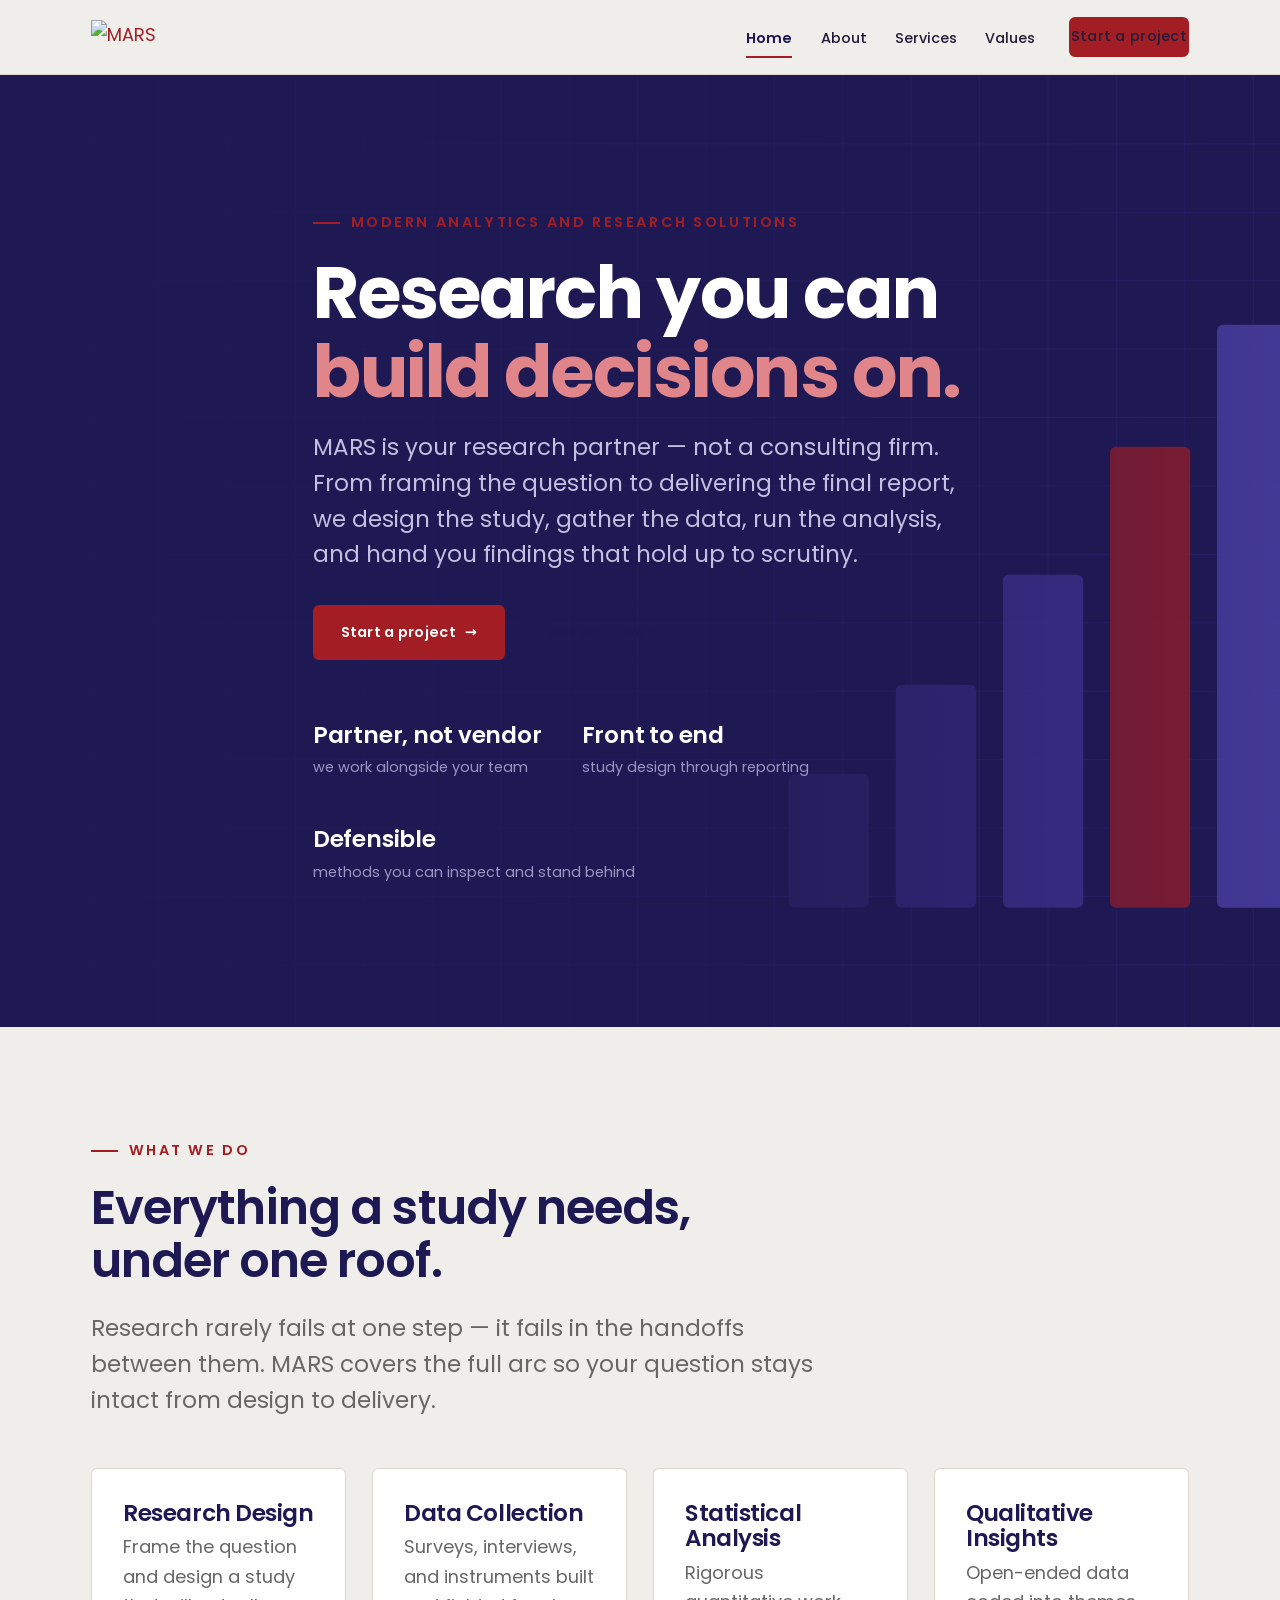
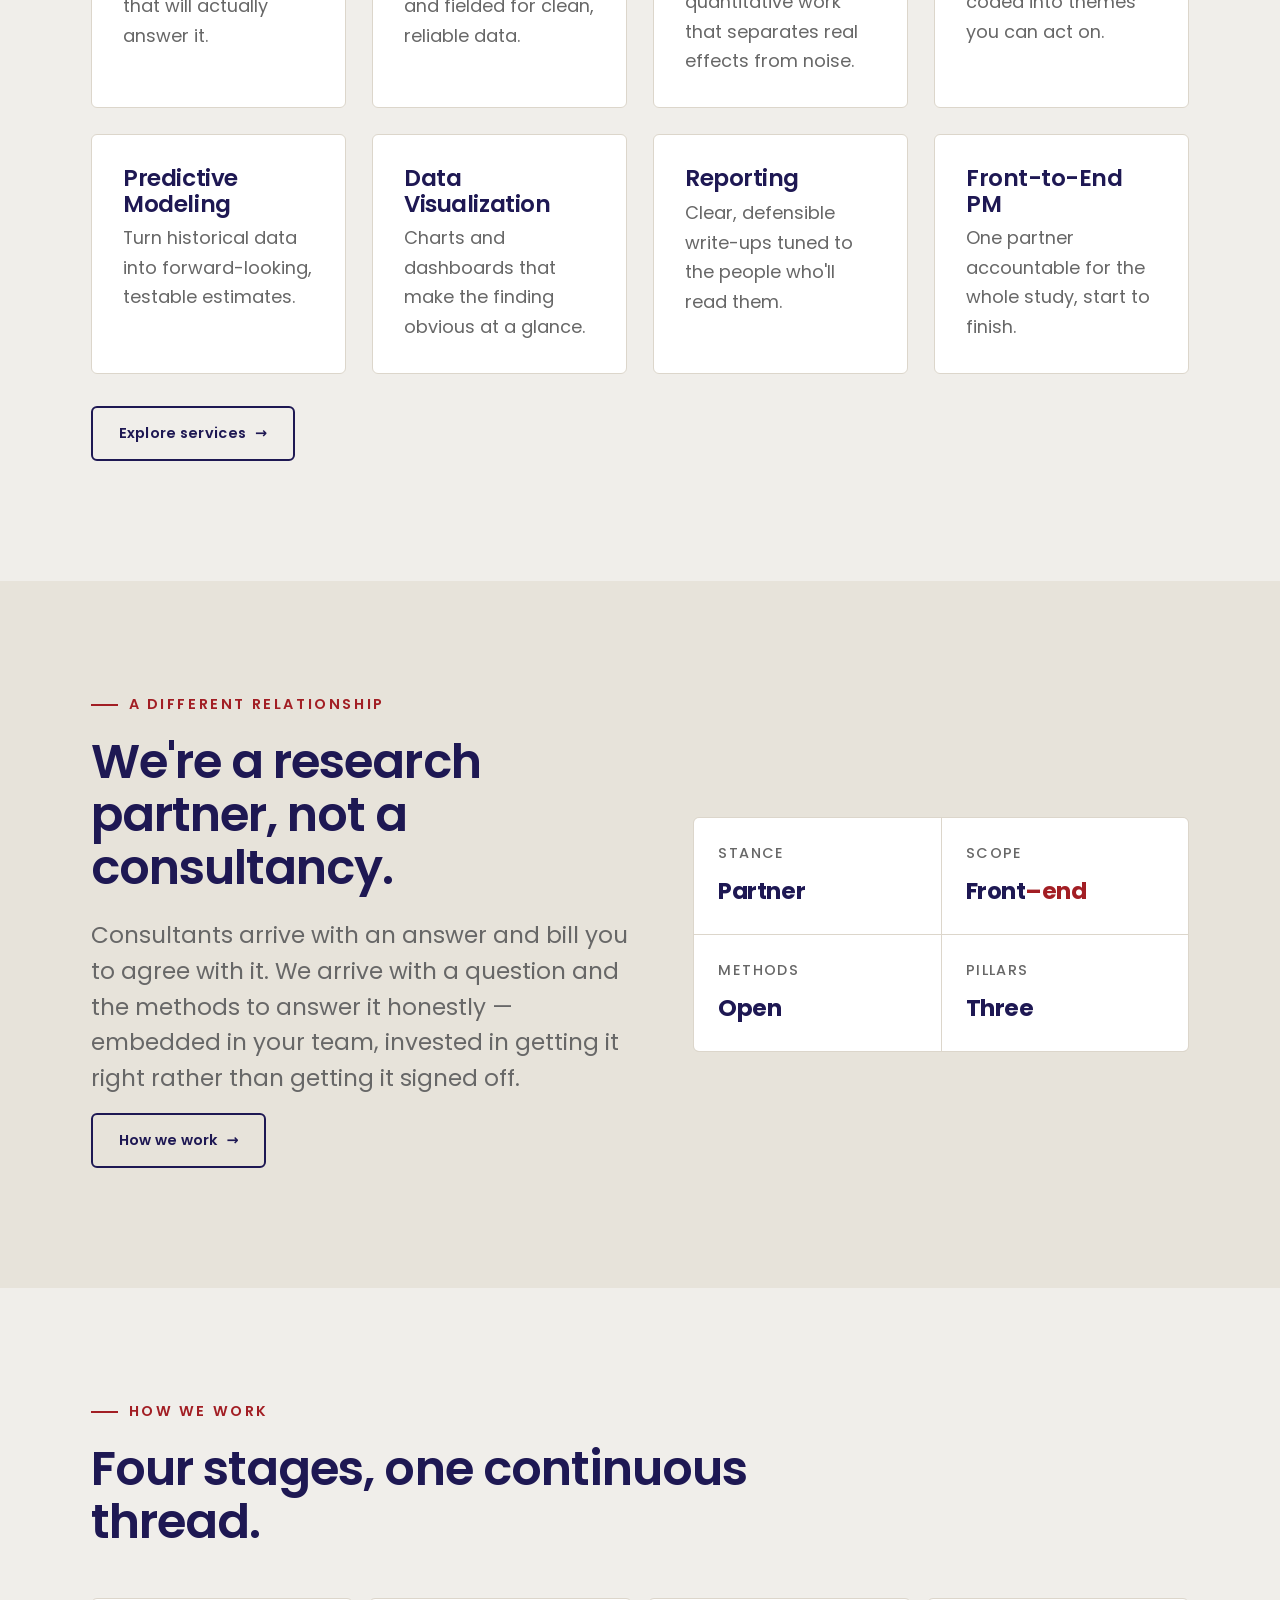
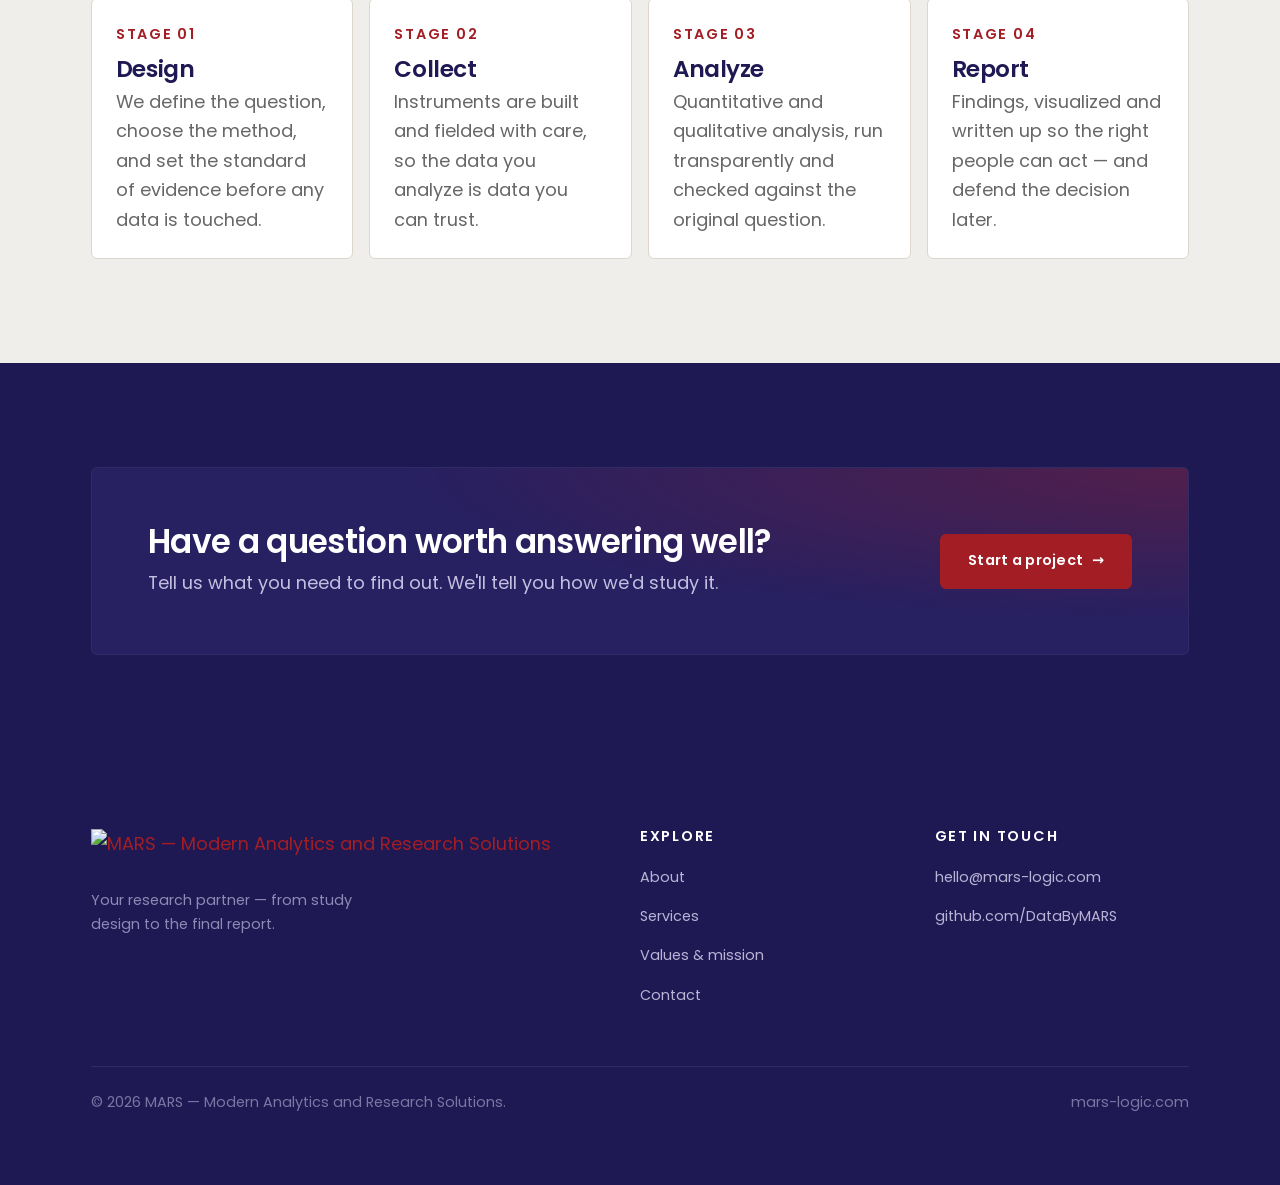
==== index.html @ 62ca16a5 "Deploy MARS site" ====
<!DOCTYPE html>
<html lang="en">
<head>
  <meta charset="UTF-8" />
  <meta name="viewport" content="width=device-width, initial-scale=1.0" />
  <title>MARS — Modern Analytics and Research Solutions</title>
  <meta name="description" content="MARS is your research partner — from study design to the final report. Research design, data collection, statistical analysis, and reporting you can defend." />
  <meta property="og:title" content="MARS — Modern Analytics and Research Solutions" />
  <meta property="og:description" content="Your research partner, from study design to the final report." />
  <meta property="og:type" content="website" />
  <meta property="og:url" content="https://mars-logic.com/" />
  <link rel="preconnect" href="https://fonts.googleapis.com" />
  <link rel="preconnect" href="https://fonts.gstatic.com" crossorigin />
  <link href="https://fonts.googleapis.com/css2?family=Poppins:wght@400;500;600;700&display=swap" rel="stylesheet" />
  <link rel="icon" href="assets/favicon-32.png" sizes="32x32" />
  <link rel="icon" href="assets/favicon.ico" sizes="any" />
  <link rel="apple-touch-icon" href="assets/favicon-180.png" />
  <link rel="stylesheet" href="css/style.css" />
</head>
<body>
  <a class="skip-link" href="#main">Skip to content</a>

  <!-- ============ HEADER ============ -->
  <header class="site-header">
    <div class="wrap nav">
      <a class="brand" href="index.html" aria-label="MARS — Modern Analytics and Research Solutions, home">
        <img src="assets/MARS_Logo_No_Subtext.png" alt="MARS" />
      </a>
      <button class="nav-toggle" aria-label="Menu" aria-controls="nav-links" aria-expanded="false">
        <svg viewBox="0 0 24 24" fill="none" aria-hidden="true"><path d="M3 6h18M3 12h18M3 18h18" stroke="currentColor" stroke-width="2" stroke-linecap="round"/></svg>
      </button>
      <ul class="nav-links" id="nav-links">
        <li><a href="index.html" aria-current="page">Home</a></li>
        <li><a href="about.html">About</a></li>
        <li><a href="services.html">Services</a></li>
        <li><a href="values.html">Values</a></li>
        <li class="nav-cta"><a class="btn" href="contact.html">Start a project</a></li>
      </ul>
    </div>
  </header>

  <main id="main">
    <!-- ============ HERO ============ -->
    <section class="hero">
      <svg class="hero__bg" viewBox="0 0 1200 640" preserveAspectRatio="xMidYMid slice" aria-hidden="true">
        <defs>
          <pattern id="grid" width="46" height="46" patternUnits="userSpaceOnUse">
            <path d="M46 0H0V46" fill="none" stroke="#2a2270" stroke-width="1"/>
          </pattern>
          <linearGradient id="veil" x1="0" y1="0" x2="1" y2="0">
            <stop offset="0" stop-color="#1e1853" stop-opacity="1"/>
            <stop offset="0.5" stop-color="#1e1853" stop-opacity="0.65"/>
            <stop offset="1" stop-color="#1e1853" stop-opacity="0"/>
          </linearGradient>
        </defs>
        <rect width="1200" height="640" fill="url(#grid)"/>
        <g opacity="0.9">
          <rect class="bar" x="700"  y="470" width="54" height="90"  rx="4" fill="#2f2870"/>
          <rect class="bar" x="772"  y="410" width="54" height="150" rx="4" fill="#382f86"/>
          <rect class="bar" x="844"  y="336" width="54" height="224" rx="4" fill="#43389c"/>
          <rect class="bar" x="916"  y="250" width="54" height="310" rx="4" fill="#a21e24"/>
          <rect class="bar" x="988"  y="168" width="54" height="392" rx="4" fill="#4f45ad"/>
          <rect class="bar" x="1060" y="86"  width="54" height="474" rx="4" fill="#6a61c8"/>
        </g>
        <rect width="1200" height="640" fill="url(#veil)"/>
      </svg>

      <div class="wrap hero__inner">
        <p class="eyebrow">Modern Analytics and Research Solutions</p>
        <h1>Research you can <span class="accent">build decisions on.</span></h1>
        <p class="lede">MARS is your research partner — not a consulting firm. From framing the question to delivering the final report, we design the study, gather the data, run the analysis, and hand you findings that hold up to scrutiny.</p>
        <div class="hero__actions">
          <a class="btn" href="contact.html">Start a project <span class="arrow" aria-hidden="true">&rarr;</span></a>
          <a class="btn btn--ghost" href="services.html">See what we do</a>
        </div>
        <dl class="hero__meta">
          <div><strong>Partner, not vendor</strong> we work alongside your team</div>
          <div><strong>Front to end</strong> study design through reporting</div>
          <div><strong>Defensible</strong> methods you can inspect and stand behind</div>
        </dl>
      </div>
    </section>

    <!-- ============ WHAT WE DO ============ -->
    <section class="section">
      <div class="wrap">
        <div class="head reveal">
          <p class="eyebrow">What we do</p>
          <h2>Everything a study needs, under one roof.</h2>
          <p class="lede">Research rarely fails at one step — it fails in the handoffs between them. MARS covers the full arc so your question stays intact from design to delivery.</p>
        </div>
        <div class="grid grid--4">
          <article class="card reveal"><h3>Research Design</h3><p>Frame the question and design a study that will actually answer it.</p></article>
          <article class="card reveal"><h3>Data Collection</h3><p>Surveys, interviews, and instruments built and fielded for clean, reliable data.</p></article>
          <article class="card reveal"><h3>Statistical Analysis</h3><p>Rigorous quantitative work that separates real effects from noise.</p></article>
          <article class="card reveal"><h3>Qualitative Insights</h3><p>Open-ended data coded into themes you can act on.</p></article>
          <article class="card reveal"><h3>Predictive Modeling</h3><p>Turn historical data into forward-looking, testable estimates.</p></article>
          <article class="card reveal"><h3>Data Visualization</h3><p>Charts and dashboards that make the finding obvious at a glance.</p></article>
          <article class="card reveal"><h3>Reporting</h3><p>Clear, defensible write-ups tuned to the people who'll read them.</p></article>
          <article class="card reveal"><h3>Front-to-End PM</h3><p>One partner accountable for the whole study, start to finish.</p></article>
        </div>
        <p style="margin-top:2rem"><a class="btn btn--ghost" href="services.html">Explore services <span class="arrow" aria-hidden="true">&rarr;</span></a></p>
      </div>
    </section>

    <!-- ============ POSITIONING ============ -->
    <section class="section section--surface">
      <div class="wrap split">
        <div class="reveal">
          <p class="eyebrow">A different relationship</p>
          <h2 style="font-size:var(--step-3)">We're a research partner, not a consultancy.</h2>
          <p class="lede" style="color:var(--muted)">Consultants arrive with an answer and bill you to agree with it. We arrive with a question and the methods to answer it honestly — embedded in your team, invested in getting it right rather than getting it signed off.</p>
          <p><a class="btn btn--ghost" href="about.html">How we work <span class="arrow" aria-hidden="true">&rarr;</span></a></p>
        </div>
        <dl class="stats reveal" aria-label="How MARS works">
          <div><dt>Stance</dt><dd>Partner</dd></div>
          <div><dt>Scope</dt><dd>Front<span class="u">&ndash;end</span></dd></div>
          <div><dt>Methods</dt><dd>Open</dd></div>
          <div><dt>Pillars</dt><dd>Three</dd></div>
        </dl>
      </div>
    </section>

    <!-- ============ HOW WE WORK (process — a real sequence) ============ -->
    <section class="section">
      <div class="wrap">
        <div class="head reveal">
          <p class="eyebrow">How we work</p>
          <h2>Four stages, one continuous thread.</h2>
        </div>
        <div class="steps">
          <div class="step reveal"><span class="step__n">STAGE 01</span><h3>Design</h3><p>We define the question, choose the method, and set the standard of evidence before any data is touched.</p></div>
          <div class="step reveal"><span class="step__n">STAGE 02</span><h3>Collect</h3><p>Instruments are built and fielded with care, so the data you analyze is data you can trust.</p></div>
          <div class="step reveal"><span class="step__n">STAGE 03</span><h3>Analyze</h3><p>Quantitative and qualitative analysis, run transparently and checked against the original question.</p></div>
          <div class="step reveal"><span class="step__n">STAGE 04</span><h3>Report</h3><p>Findings, visualized and written up so the right people can act — and defend the decision later.</p></div>
        </div>
      </div>
    </section>

    <!-- ============ CTA ============ -->
    <section class="section section--space">
      <div class="wrap">
        <div class="cta-band reveal">
          <div>
            <h2>Have a question worth answering well?</h2>
            <p>Tell us what you need to find out. We'll tell you how we'd study it.</p>
          </div>
          <a class="btn" href="contact.html">Start a project <span class="arrow" aria-hidden="true">&rarr;</span></a>
        </div>
      </div>
    </section>
  </main>

  <!-- ============ FOOTER ============ -->
  <footer class="site-footer">
    <div class="wrap">
      <div class="footer-grid">
        <div>
          <a class="brand" href="index.html" aria-label="MARS home"><img src="assets/MARS_Logo_White.png" alt="MARS — Modern Analytics and Research Solutions" /></a>
          <p>Your research partner — from study design to the final report.</p>
        </div>
        <div class="footer-col">
          <h4>Explore</h4>
          <ul>
            <li><a href="about.html">About</a></li>
            <li><a href="services.html">Services</a></li>
            <li><a href="values.html">Values &amp; mission</a></li>
            <li><a href="contact.html">Contact</a></li>
          </ul>
        </div>
        <div class="footer-col">
          <h4>Get in touch</h4>
          <ul>
            <li><a href="mailto:hello@mars-logic.com">hello@mars-logic.com</a></li>
            <li><a href="https://github.com/DataByMARS">github.com/DataByMARS</a></li>
          </ul>
        </div>
      </div>
      <div class="footer-bottom">
        <span>&copy; <span id="year">2026</span> MARS — Modern Analytics and Research Solutions.</span>
        <span>mars-logic.com</span>
      </div>
    </div>
  </footer>

  <script src="js/main.js"></script>
</body>
</html>
---- css/style.css ----
/* ============================================================
   MARS — Modern Analytics and Research Solutions
   Brand system. A research partner, not a consultancy.
   Palette:  Deep Space #1e1853 · Martian Red #a21e24
             Stellar Grey #676767 · Star Dust #f0eeea
   Type:     Poppins (official brand face) throughout.
   Signature: an ascending-bar motif echoing the MARS icon —
              research that builds toward an answer.
   ============================================================ */

/* ---------- Design tokens ---------- */
:root {
  /* Brand color */
  --deep-space:   #1e1853;
  --deep-space-2: #272061;  /* lifted navy for raised dark surfaces */
  --martian-red:  #a21e24;
  --martian-deep: #831319;  /* pressed / hover */
  --stellar-grey: #676767;
  --star-dust:    #f0eeea;

  /* Working neutrals derived from brand */
  --ink:        #201d3a;   /* body text: dark tint of deep space */
  --heading:    #1e1853;   /* deep space */
  --muted:      #676767;   /* stellar grey */
  --paper:      #ffffff;   /* card surface on star dust */
  --surface:    #e7e3da;   /* slightly deeper star dust for banding */
  --line:       #dcd6cb;   /* hairline on light */
  --line-dark:  #322c66;   /* hairline on deep space */

  /* Type */
  --font: "Poppins", system-ui, -apple-system, sans-serif;

  /* Fluid type scale */
  --step--1: clamp(0.8rem, 0.76rem + 0.18vw, 0.9rem);
  --step-0:  clamp(1rem, 0.96rem + 0.2vw, 1.12rem);
  --step-1:  clamp(1.2rem, 1.12rem + 0.4vw, 1.45rem);
  --step-2:  clamp(1.5rem, 1.32rem + 0.9vw, 2.05rem);
  --step-3:  clamp(1.95rem, 1.6rem + 1.8vw, 3rem);
  --step-4:  clamp(2.5rem, 1.9rem + 3.2vw, 4.6rem);

  /* Layout */
  --measure: 66ch;
  --gutter: clamp(1.25rem, 0.8rem + 2.2vw, 3rem);
  --maxw: 1180px;
  --radius: 6px;
  --ease: cubic-bezier(0.22, 0.61, 0.36, 1);
}

/* ---------- Reset / base ---------- */
*, *::before, *::after { box-sizing: border-box; }
html { scroll-behavior: smooth; -webkit-text-size-adjust: 100%; }

@media (prefers-reduced-motion: reduce) {
  html { scroll-behavior: auto; }
  *, *::before, *::after {
    animation-duration: 0.001ms !important;
    animation-iteration-count: 1 !important;
    transition-duration: 0.001ms !important;
  }
}

body {
  margin: 0;
  background: var(--star-dust);
  color: var(--ink);
  font-family: var(--font);
  font-size: var(--step-0);
  font-weight: 400;
  line-height: 1.65;
  -webkit-font-smoothing: antialiased;
  text-rendering: optimizeLegibility;
}

img { max-width: 100%; display: block; }

a { color: var(--martian-red); text-decoration: none; }
a:hover { color: var(--martian-deep); }

h1, h2, h3, h4 {
  font-family: var(--font);
  color: var(--heading);
  font-weight: 600;
  line-height: 1.1;
  letter-spacing: -0.02em;
  margin: 0 0 0.5em;
}
h1 { font-weight: 700; }

p { margin: 0 0 1rem; }

:focus-visible { outline: 2px solid var(--martian-red); outline-offset: 3px; }

.skip-link {
  position: absolute; left: -999px; top: 0;
  background: var(--deep-space); color: #fff;
  padding: 0.6rem 1rem; z-index: 1000;
  font-size: var(--step--1); font-weight: 600; border-radius: 0 0 var(--radius) 0;
}
.skip-link:focus { left: 0; top: 0; color: #fff; }

/* ---------- Layout helpers ---------- */
.wrap { width: 100%; max-width: var(--maxw); margin-inline: auto; padding-inline: var(--gutter); }

.section { padding-block: clamp(3.5rem, 2.5rem + 5vw, 7rem); }
.section--tight { padding-block: clamp(2.5rem, 2rem + 3vw, 4.5rem); }
.section--surface { background: var(--surface); }
.section--space { background: var(--deep-space); color: #cfcbe6; }
.section--space h1, .section--space h2, .section--space h3 { color: #fff; }

/* Eyebrow — Poppins uppercase, tracked, martian red */
.eyebrow {
  font-size: var(--step--1);
  font-weight: 600;
  letter-spacing: 0.18em;
  text-transform: uppercase;
  color: var(--martian-red);
  display: inline-flex; align-items: center; gap: 0.65rem;
  margin: 0 0 1.2rem;
}
.eyebrow::before { content: ""; width: 1.7rem; height: 2px; background: currentColor; display: inline-block; }
.section--space .eyebrow { color: #e0868a; }

.lede { font-size: var(--step-1); line-height: 1.55; color: var(--muted); max-width: var(--measure); font-weight: 400; }
.section--space .lede { color: #b9b4d6; }

/* ---------- Buttons ---------- */
.btn {
  --bg: var(--martian-red); --fg: #fff;
  display: inline-flex; align-items: center; gap: 0.55rem;
  font-family: var(--font); font-size: var(--step--1); font-weight: 600;
  letter-spacing: 0.02em;
  background: var(--bg); color: var(--fg);
  padding: 0.85rem 1.6rem; border: 2px solid var(--bg); border-radius: var(--radius);
  cursor: pointer;
  transition: background 0.2s var(--ease), border-color 0.2s var(--ease), transform 0.2s var(--ease), color 0.2s var(--ease);
}
.btn:hover { background: var(--martian-deep); border-color: var(--martian-deep); color: #fff; transform: translateY(-2px); }
.btn:active { transform: translateY(0); }

.btn--ghost { --bg: transparent; --fg: var(--deep-space); border-color: var(--deep-space); }
.btn--ghost:hover { background: var(--deep-space); border-color: var(--deep-space); color: #fff; transform: translateY(-2px); }
.section--space .btn--ghost { --fg: #fff; border-color: rgba(255,255,255,0.5); }
.section--space .btn--ghost:hover { background: #fff; border-color: #fff; color: var(--deep-space); }

.btn .arrow { transition: transform 0.2s var(--ease); }
.btn:hover .arrow { transform: translateX(3px); }

/* ---------- Header / nav ---------- */
.site-header {
  position: sticky; top: 0; z-index: 100;
  background: color-mix(in srgb, var(--star-dust) 90%, transparent);
  backdrop-filter: blur(10px);
  border-bottom: 1px solid var(--line);
}
.nav { display: flex; align-items: center; justify-content: space-between; gap: 1rem; height: 74px; }
.brand { display: inline-flex; align-items: center; }
.brand img { height: 34px; width: auto; }

.nav-links { display: flex; align-items: center; gap: clamp(1rem, 0.5rem + 1.6vw, 2.1rem); list-style: none; margin: 0; padding: 0; }
.nav-links a {
  font-size: 0.9rem; font-weight: 500; color: var(--ink);
  padding: 0.4rem 0; position: relative;
}
.nav-links a:hover { color: var(--martian-red); }
.nav-links a[aria-current="page"] { color: var(--deep-space); font-weight: 600; }
.nav-links a[aria-current="page"]::after {
  content: ""; position: absolute; left: 0; right: 0; bottom: -3px; height: 2px; background: var(--martian-red);
}
.nav-cta { margin-left: 0.3rem; }

.nav-toggle {
  display: none; background: none; border: 1px solid var(--line); border-radius: var(--radius);
  width: 46px; height: 42px; cursor: pointer; color: var(--deep-space);
  align-items: center; justify-content: center;
}
.nav-toggle svg { width: 22px; height: 22px; }

@media (max-width: 860px) {
  .nav-toggle { display: inline-flex; }
  .nav-links {
    position: absolute; top: 74px; left: 0; right: 0;
    flex-direction: column; align-items: stretch; gap: 0;
    background: var(--star-dust); border-bottom: 1px solid var(--line);
    padding: 0.5rem var(--gutter) 1.25rem; display: none;
  }
  .nav-links.open { display: flex; }
  .nav-links a { display: block; padding: 0.9rem 0; border-bottom: 1px solid var(--line); font-size: 1rem; }
  .nav-links a[aria-current="page"]::after { display: none; }
  .nav-cta { margin: 0.9rem 0 0; }
  .nav-cta .btn { width: 100%; justify-content: center; }
}

/* ---------- Hero ---------- */
.hero { position: relative; background: var(--deep-space); color: #fff; overflow: hidden; isolation: isolate; }
.hero__bg { position: absolute; inset: 0; z-index: -1; width: 100%; height: 100%; }
.hero__inner { padding-block: clamp(4rem, 3rem + 8vw, 8rem); max-width: 46rem; }
.hero h1 { font-size: var(--step-4); color: #fff; margin-bottom: 1.2rem; }
.hero h1 .accent { color: #e0868a; }
.hero .lede { color: #c4bfe0; margin-bottom: 2rem; }
.hero__actions { display: flex; flex-wrap: wrap; gap: 0.85rem; }
.hero__meta {
  margin-top: 3.5rem; display: flex; flex-wrap: wrap; gap: 2.5rem;
  font-size: var(--step--1); color: #9b96c4; max-width: 40rem;
}
.hero__meta strong { display: block; color: #fff; font-size: var(--step-1); font-weight: 600; letter-spacing: -0.01em; margin-bottom: 0.15rem; }

/* ---------- Card grids ---------- */
.grid { display: grid; gap: clamp(1rem, 0.5rem + 1.5vw, 1.6rem); }
.grid--2 { grid-template-columns: repeat(auto-fit, minmax(280px, 1fr)); }
.grid--3 { grid-template-columns: repeat(auto-fit, minmax(250px, 1fr)); }
.grid--4 { grid-template-columns: repeat(auto-fit, minmax(230px, 1fr)); }

.card {
  background: var(--paper); border: 1px solid var(--line); border-radius: var(--radius);
  padding: clamp(1.4rem, 1rem + 1.2vw, 2rem); position: relative;
  transition: border-color 0.2s var(--ease), transform 0.2s var(--ease), box-shadow 0.2s var(--ease);
}
.card:hover { border-color: var(--deep-space); transform: translateY(-3px); box-shadow: 0 12px 30px -18px rgba(30,24,83,0.4); }
.card__index {
  font-size: var(--step--1); font-weight: 600; color: var(--martian-red);
  letter-spacing: 0.14em; display: block; margin-bottom: 0.9rem;
}
.card h3 { font-size: var(--step-1); margin-bottom: 0.4rem; }
.card p { color: var(--muted); margin: 0; font-size: var(--step-0); }

/* Section heading block */
.head { max-width: var(--measure); margin-bottom: clamp(2rem, 1.5rem + 2vw, 3.25rem); }
.head h2 { font-size: var(--step-3); }

/* Two-column split */
.split { display: grid; grid-template-columns: 1fr; gap: clamp(1.5rem, 1rem + 3vw, 4rem); align-items: center; }
@media (min-width: 880px) {
  .split { grid-template-columns: 1.05fr 0.95fr; }
  .split--reverse > :first-child { order: 2; }
}

/* Stat strip */
.stats {
  display: grid; grid-template-columns: repeat(auto-fit, minmax(190px, 1fr));
  gap: 1px; background: var(--line); border: 1px solid var(--line); border-radius: var(--radius); overflow: hidden;
}
.stats div { background: var(--paper); padding: 1.5rem; }
.stats dt { font-size: var(--step--1); font-weight: 500; color: var(--muted); text-transform: uppercase; letter-spacing: 0.1em; margin-bottom: 0.4rem; }
.stats dd { margin: 0; font-size: var(--step-1); font-weight: 700; color: var(--heading); letter-spacing: -0.02em; overflow-wrap: break-word; }
.stats dd .u { color: var(--martian-red); }

/* Principles / values — a real ordered set (the 3 pillars) */
.principles { display: grid; gap: 0; border-top: 1px solid var(--line); }
.principle {
  display: grid; grid-template-columns: auto 1fr; gap: clamp(1rem, 0.5rem + 2vw, 2.5rem);
  padding: clamp(1.6rem, 1.2rem + 1.5vw, 2.4rem) 0; border-bottom: 1px solid var(--line); align-items: baseline;
}
.principle__n { font-weight: 700; color: var(--martian-red); font-size: var(--step-1); letter-spacing: 0.02em; }
.principle h3 { font-size: var(--step-2); margin-bottom: 0.4rem; }
.principle p { color: var(--muted); margin: 0; max-width: 60ch; }

/* Process steps — a genuine sequence */
.steps { display: grid; gap: 1rem; grid-template-columns: repeat(auto-fit, minmax(220px, 1fr)); counter-reset: step; }
.step {
  background: var(--paper); border: 1px solid var(--line); border-radius: var(--radius);
  padding: 1.5rem; position: relative;
}
.step__n { font-size: var(--step--1); font-weight: 600; color: var(--martian-red); letter-spacing: 0.12em; display: block; margin-bottom: 0.6rem; }
.step h3 { font-size: var(--step-1); margin-bottom: 0.3rem; }
.step p { color: var(--muted); margin: 0; font-size: var(--step-0); }

/* Prose */
.prose { max-width: var(--measure); }
.prose p { color: var(--muted); }
.prose p.prose-lead { font-size: var(--step-1); color: var(--ink); line-height: 1.55; }
.prose h3 { margin-top: 2rem; font-size: var(--step-1); }

/* CTA band */
.cta-band {
  border-radius: var(--radius);
  background:
    radial-gradient(130% 150% at 100% 0%, rgba(162,30,36,0.35), transparent 55%),
    var(--deep-space-2);
  border: 1px solid var(--line-dark);
  padding: clamp(2rem, 1.5rem + 3vw, 3.5rem);
  display: grid; gap: 1.5rem; align-items: center;
}
@media (min-width: 760px) { .cta-band { grid-template-columns: 1fr auto; } }
.cta-band h2 { color: #fff; font-size: var(--step-2); margin: 0; }
.cta-band p { color: #c4bfe0; margin: 0.5rem 0 0; }

/* ---------- Contact form ---------- */
.form { display: grid; gap: 1.25rem; }
.form-row { display: grid; gap: 1.25rem; }
@media (min-width: 640px) { .form-row { grid-template-columns: 1fr 1fr; } }

.field { display: grid; gap: 0.45rem; }
.field label { font-size: var(--step--1); font-weight: 600; letter-spacing: 0.04em; text-transform: uppercase; color: var(--muted); }
.field label .req { color: var(--martian-red); }
.field input, .field textarea, .field select {
  font-family: var(--font); font-size: var(--step-0); color: var(--ink);
  background: var(--paper); border: 1px solid var(--line); border-radius: var(--radius);
  padding: 0.8rem 0.9rem; width: 100%;
  transition: border-color 0.15s var(--ease), box-shadow 0.15s var(--ease);
}
.field input:focus, .field textarea:focus, .field select:focus {
  outline: none; border-color: var(--martian-red); box-shadow: 0 0 0 3px rgba(162,30,36,0.14);
}
.field textarea { min-height: 150px; resize: vertical; }

.form__foot { display: flex; flex-wrap: wrap; align-items: center; gap: 1rem; justify-content: space-between; }
.form__note { font-size: var(--step--1); color: var(--muted); margin: 0; }

.form-status {
  font-size: var(--step-0); font-weight: 500; padding: 0.9rem 1rem; border-radius: var(--radius);
  border: 1px solid transparent; display: none;
}
.form-status.is-visible { display: block; }
.form-status.is-success { display: block; background: #e8f3ec; border-color: #b6d9c2; color: #1c6b3a; }
.form-status.is-error { display: block; background: #f7e7e7; border-color: #e3b4b6; color: var(--martian-deep); }

/* Contact detail list */
.contact-detail dt { font-size: var(--step--1); font-weight: 600; text-transform: uppercase; letter-spacing: 0.1em; color: var(--muted); margin-bottom: 0.3rem; }
.contact-detail dd { margin: 0 0 1.5rem; font-size: var(--step-1); font-weight: 500; color: var(--heading); }
.contact-detail a { color: var(--heading); }
.contact-detail a:hover { color: var(--martian-red); }

/* ---------- Footer ---------- */
.site-footer { background: var(--deep-space); color: #b9b4d6; padding-block: clamp(3rem, 2rem + 3vw, 4.5rem); }
.footer-grid { display: grid; gap: 2.5rem; grid-template-columns: 1fr; }
@media (min-width: 720px) { .footer-grid { grid-template-columns: 2fr 1fr 1fr; } }
.site-footer .brand img { height: 42px; margin-bottom: 1.1rem; }
.site-footer p { color: #8f8ab5; max-width: 34ch; font-size: var(--step--1); }
.footer-col h4 { font-size: var(--step--1); font-weight: 600; text-transform: uppercase; letter-spacing: 0.12em; color: #fff; margin-bottom: 1rem; }
.footer-col ul { list-style: none; margin: 0; padding: 0; }
.footer-col li { margin-bottom: 0.6rem; }
.footer-col a { color: #b9b4d6; font-size: var(--step--1); }
.footer-col a:hover { color: #fff; }
.footer-bottom {
  margin-top: 3rem; padding-top: 1.5rem; border-top: 1px solid var(--line-dark);
  display: flex; flex-wrap: wrap; gap: 1rem; justify-content: space-between;
  font-size: var(--step--1); color: #7b76a3;
}

/* ---------- Scroll reveal ----------
   Content is visible by default. Only when JS is present (html.js) do we
   hide-then-animate, so no-JS visitors always see everything. */
.reveal { transition: opacity 0.6s var(--ease), transform 0.6s var(--ease); }
.js .reveal { opacity: 0; transform: translateY(16px); }
.js .reveal.is-in { opacity: 1; transform: none; }
@media (prefers-reduced-motion: reduce) { .js .reveal { opacity: 1; transform: none; } }

/* Ascending-bar hero motif */
.bar { transform-box: fill-box; transform-origin: bottom; }
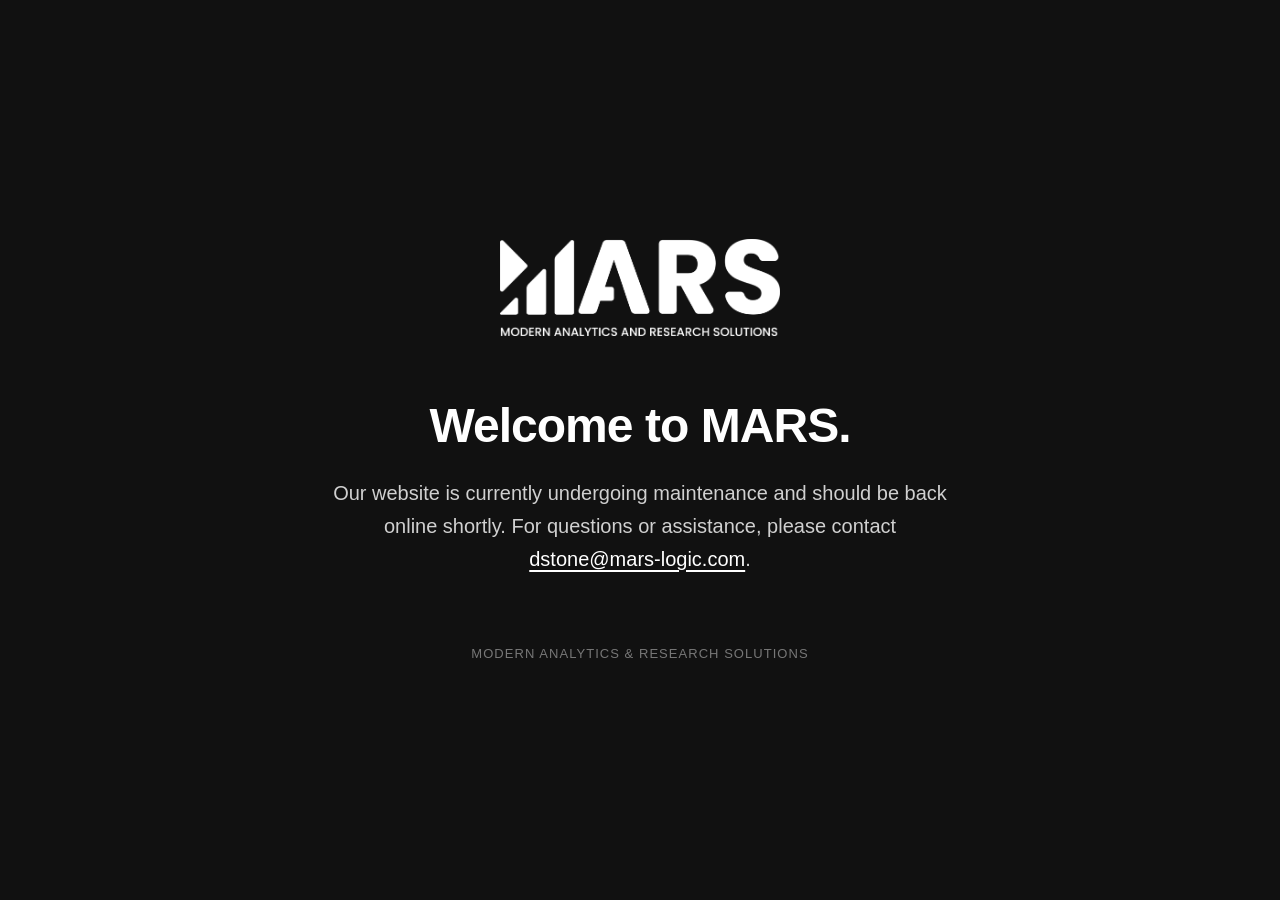
==== commit 57bc62e2: "Temporarily add maintenance page" ====
--- a/index.html
+++ b/index.html
@@ -1,188 +1,108 @@
 <!DOCTYPE html>
 <html lang="en">
 <head>
-  <meta charset="UTF-8" />
-  <meta name="viewport" content="width=device-width, initial-scale=1.0" />
-  <title>MARS — Modern Analytics and Research Solutions</title>
-  <meta name="description" content="MARS is your research partner — from study design to the final report. Research design, data collection, statistical analysis, and reporting you can defend." />
-  <meta property="og:title" content="MARS — Modern Analytics and Research Solutions" />
-  <meta property="og:description" content="Your research partner, from study design to the final report." />
-  <meta property="og:type" content="website" />
-  <meta property="og:url" content="https://mars-logic.com/" />
-  <link rel="preconnect" href="https://fonts.googleapis.com" />
-  <link rel="preconnect" href="https://fonts.gstatic.com" crossorigin />
-  <link href="https://fonts.googleapis.com/css2?family=Poppins:wght@400;500;600;700&display=swap" rel="stylesheet" />
-  <link rel="icon" href="assets/favicon-32.png" sizes="32x32" />
-  <link rel="icon" href="assets/favicon.ico" sizes="any" />
-  <link rel="apple-touch-icon" href="assets/favicon-180.png" />
-  <link rel="stylesheet" href="css/style.css" />
+  <meta charset="UTF-8">
+  <meta name="viewport" content="width=device-width, initial-scale=1.0">
+
+  <title>MARS — Website Maintenance</title>
+
+  <meta name="description" content="MARS — Modern Analytics & Research Solutions">
+
+  <link rel="icon" href="assets/favicon-32.png">
+
+  <style>
+    * {
+      box-sizing: border-box;
+    }
+
+    html,
+    body {
+      margin: 0;
+      min-height: 100%;
+    }
+
+    body {
+      min-height: 100vh;
+      display: flex;
+      align-items: center;
+      justify-content: center;
+      background: #111111;
+      color: #ffffff;
+      font-family: -apple-system, BlinkMacSystemFont, "Segoe UI", Helvetica, Arial, sans-serif;
+      text-align: center;
+      padding: 40px 24px;
+    }
+
+    .container {
+      width: 100%;
+      max-width: 720px;
+    }
+
+    .logo {
+      width: min(280px, 70vw);
+      height: auto;
+      margin-bottom: 60px;
+    }
+
+    h1 {
+      margin: 0 0 24px;
+      font-size: clamp(30px, 5vw, 48px);
+      line-height: 1.1;
+      font-weight: 600;
+      letter-spacing: -0.02em;
+    }
+
+    p {
+      margin: 0 auto;
+      max-width: 620px;
+      font-size: clamp(17px, 2vw, 20px);
+      line-height: 1.65;
+      color: #d0d0d0;
+    }
+
+    a {
+      color: #ffffff;
+      text-decoration: underline;
+      text-underline-offset: 4px;
+    }
+
+    a:hover {
+      opacity: 0.75;
+    }
+
+    .footer {
+      margin-top: 70px;
+      font-size: 13px;
+      color: #777777;
+      letter-spacing: 0.08em;
+      text-transform: uppercase;
+    }
+  </style>
 </head>
+
 <body>
-  <a class="skip-link" href="#main">Skip to content</a>
 
-  <!-- ============ HEADER ============ -->
-  <header class="site-header">
-    <div class="wrap nav">
-      <a class="brand" href="index.html" aria-label="MARS — Modern Analytics and Research Solutions, home">
-        <img src="assets/MARS_Logo_No_Subtext.png" alt="MARS" />
-      </a>
-      <button class="nav-toggle" aria-label="Menu" aria-controls="nav-links" aria-expanded="false">
-        <svg viewBox="0 0 24 24" fill="none" aria-hidden="true"><path d="M3 6h18M3 12h18M3 18h18" stroke="currentColor" stroke-width="2" stroke-linecap="round"/></svg>
-      </button>
-      <ul class="nav-links" id="nav-links">
-        <li><a href="index.html" aria-current="page">Home</a></li>
-        <li><a href="about.html">About</a></li>
-        <li><a href="services.html">Services</a></li>
-        <li><a href="values.html">Values</a></li>
-        <li class="nav-cta"><a class="btn" href="contact.html">Start a project</a></li>
-      </ul>
+  <main class="container">
+
+    <img
+      class="logo"
+      src="assets/MARS_Logo_White.png"
+      alt="MARS"
+    >
+
+    <h1>Welcome to MARS.</h1>
+
+    <p>
+      Our website is currently undergoing maintenance and should be back
+      online shortly. For questions or assistance, please contact
+      <a href="mailto:dstone@mars-logic.com">dstone@mars-logic.com</a>.
+    </p>
+
+    <div class="footer">
+      Modern Analytics &amp; Research Solutions
     </div>
-  </header>
 
-  <main id="main">
-    <!-- ============ HERO ============ -->
-    <section class="hero">
-      <svg class="hero__bg" viewBox="0 0 1200 640" preserveAspectRatio="xMidYMid slice" aria-hidden="true">
-        <defs>
-          <pattern id="grid" width="46" height="46" patternUnits="userSpaceOnUse">
-            <path d="M46 0H0V46" fill="none" stroke="#2a2270" stroke-width="1"/>
-          </pattern>
-          <linearGradient id="veil" x1="0" y1="0" x2="1" y2="0">
-            <stop offset="0" stop-color="#1e1853" stop-opacity="1"/>
-            <stop offset="0.5" stop-color="#1e1853" stop-opacity="0.65"/>
-            <stop offset="1" stop-color="#1e1853" stop-opacity="0"/>
-          </linearGradient>
-        </defs>
-        <rect width="1200" height="640" fill="url(#grid)"/>
-        <g opacity="0.9">
-          <rect class="bar" x="700"  y="470" width="54" height="90"  rx="4" fill="#2f2870"/>
-          <rect class="bar" x="772"  y="410" width="54" height="150" rx="4" fill="#382f86"/>
-          <rect class="bar" x="844"  y="336" width="54" height="224" rx="4" fill="#43389c"/>
-          <rect class="bar" x="916"  y="250" width="54" height="310" rx="4" fill="#a21e24"/>
-          <rect class="bar" x="988"  y="168" width="54" height="392" rx="4" fill="#4f45ad"/>
-          <rect class="bar" x="1060" y="86"  width="54" height="474" rx="4" fill="#6a61c8"/>
-        </g>
-        <rect width="1200" height="640" fill="url(#veil)"/>
-      </svg>
-
-      <div class="wrap hero__inner">
-        <p class="eyebrow">Modern Analytics and Research Solutions</p>
-        <h1>Research you can <span class="accent">build decisions on.</span></h1>
-        <p class="lede">MARS is your research partner — not a consulting firm. From framing the question to delivering the final report, we design the study, gather the data, run the analysis, and hand you findings that hold up to scrutiny.</p>
-        <div class="hero__actions">
-          <a class="btn" href="contact.html">Start a project <span class="arrow" aria-hidden="true">&rarr;</span></a>
-          <a class="btn btn--ghost" href="services.html">See what we do</a>
-        </div>
-        <dl class="hero__meta">
-          <div><strong>Partner, not vendor</strong> we work alongside your team</div>
-          <div><strong>Front to end</strong> study design through reporting</div>
-          <div><strong>Defensible</strong> methods you can inspect and stand behind</div>
-        </dl>
-      </div>
-    </section>
-
-    <!-- ============ WHAT WE DO ============ -->
-    <section class="section">
-      <div class="wrap">
-        <div class="head reveal">
-          <p class="eyebrow">What we do</p>
-          <h2>Everything a study needs, under one roof.</h2>
-          <p class="lede">Research rarely fails at one step — it fails in the handoffs between them. MARS covers the full arc so your question stays intact from design to delivery.</p>
-        </div>
-        <div class="grid grid--4">
-          <article class="card reveal"><h3>Research Design</h3><p>Frame the question and design a study that will actually answer it.</p></article>
-          <article class="card reveal"><h3>Data Collection</h3><p>Surveys, interviews, and instruments built and fielded for clean, reliable data.</p></article>
-          <article class="card reveal"><h3>Statistical Analysis</h3><p>Rigorous quantitative work that separates real effects from noise.</p></article>
-          <article class="card reveal"><h3>Qualitative Insights</h3><p>Open-ended data coded into themes you can act on.</p></article>
-          <article class="card reveal"><h3>Predictive Modeling</h3><p>Turn historical data into forward-looking, testable estimates.</p></article>
-          <article class="card reveal"><h3>Data Visualization</h3><p>Charts and dashboards that make the finding obvious at a glance.</p></article>
-          <article class="card reveal"><h3>Reporting</h3><p>Clear, defensible write-ups tuned to the people who'll read them.</p></article>
-          <article class="card reveal"><h3>Front-to-End PM</h3><p>One partner accountable for the whole study, start to finish.</p></article>
-        </div>
-        <p style="margin-top:2rem"><a class="btn btn--ghost" href="services.html">Explore services <span class="arrow" aria-hidden="true">&rarr;</span></a></p>
-      </div>
-    </section>
-
-    <!-- ============ POSITIONING ============ -->
-    <section class="section section--surface">
-      <div class="wrap split">
-        <div class="reveal">
-          <p class="eyebrow">A different relationship</p>
-          <h2 style="font-size:var(--step-3)">We're a research partner, not a consultancy.</h2>
-          <p class="lede" style="color:var(--muted)">Consultants arrive with an answer and bill you to agree with it. We arrive with a question and the methods to answer it honestly — embedded in your team, invested in getting it right rather than getting it signed off.</p>
-          <p><a class="btn btn--ghost" href="about.html">How we work <span class="arrow" aria-hidden="true">&rarr;</span></a></p>
-        </div>
-        <dl class="stats reveal" aria-label="How MARS works">
-          <div><dt>Stance</dt><dd>Partner</dd></div>
-          <div><dt>Scope</dt><dd>Front<span class="u">&ndash;end</span></dd></div>
-          <div><dt>Methods</dt><dd>Open</dd></div>
-          <div><dt>Pillars</dt><dd>Three</dd></div>
-        </dl>
-      </div>
-    </section>
-
-    <!-- ============ HOW WE WORK (process — a real sequence) ============ -->
-    <section class="section">
-      <div class="wrap">
-        <div class="head reveal">
-          <p class="eyebrow">How we work</p>
-          <h2>Four stages, one continuous thread.</h2>
-        </div>
-        <div class="steps">
-          <div class="step reveal"><span class="step__n">STAGE 01</span><h3>Design</h3><p>We define the question, choose the method, and set the standard of evidence before any data is touched.</p></div>
-          <div class="step reveal"><span class="step__n">STAGE 02</span><h3>Collect</h3><p>Instruments are built and fielded with care, so the data you analyze is data you can trust.</p></div>
-          <div class="step reveal"><span class="step__n">STAGE 03</span><h3>Analyze</h3><p>Quantitative and qualitative analysis, run transparently and checked against the original question.</p></div>
-          <div class="step reveal"><span class="step__n">STAGE 04</span><h3>Report</h3><p>Findings, visualized and written up so the right people can act — and defend the decision later.</p></div>
-        </div>
-      </div>
-    </section>
-
-    <!-- ============ CTA ============ -->
-    <section class="section section--space">
-      <div class="wrap">
-        <div class="cta-band reveal">
-          <div>
-            <h2>Have a question worth answering well?</h2>
-            <p>Tell us what you need to find out. We'll tell you how we'd study it.</p>
-          </div>
-          <a class="btn" href="contact.html">Start a project <span class="arrow" aria-hidden="true">&rarr;</span></a>
-        </div>
-      </div>
-    </section>
   </main>
 
-  <!-- ============ FOOTER ============ -->
-  <footer class="site-footer">
-    <div class="wrap">
-      <div class="footer-grid">
-        <div>
-          <a class="brand" href="index.html" aria-label="MARS home"><img src="assets/MARS_Logo_White.png" alt="MARS — Modern Analytics and Research Solutions" /></a>
-          <p>Your research partner — from study design to the final report.</p>
-        </div>
-        <div class="footer-col">
-          <h4>Explore</h4>
-          <ul>
-            <li><a href="about.html">About</a></li>
-            <li><a href="services.html">Services</a></li>
-            <li><a href="values.html">Values &amp; mission</a></li>
-            <li><a href="contact.html">Contact</a></li>
-          </ul>
-        </div>
-        <div class="footer-col">
-          <h4>Get in touch</h4>
-          <ul>
-            <li><a href="mailto:hello@mars-logic.com">hello@mars-logic.com</a></li>
-            <li><a href="https://github.com/DataByMARS">github.com/DataByMARS</a></li>
-          </ul>
-        </div>
-      </div>
-      <div class="footer-bottom">
-        <span>&copy; <span id="year">2026</span> MARS — Modern Analytics and Research Solutions.</span>
-        <span>mars-logic.com</span>
-      </div>
-    </div>
-  </footer>
-
-  <script src="js/main.js"></script>
 </body>
 </html>
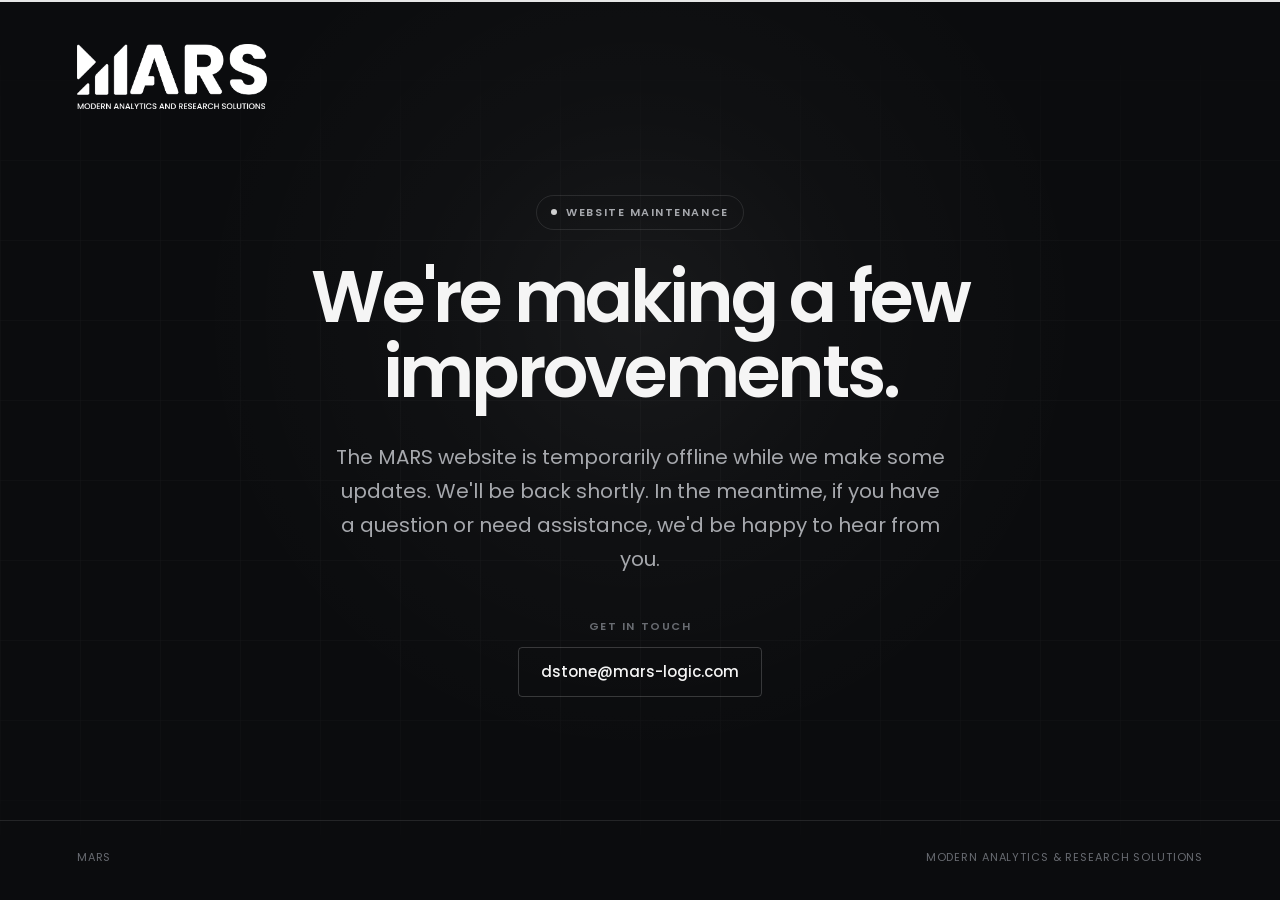
==== commit 9c0e3912: "Redesign temporary maintenance page" ====
--- a/index.html
+++ b/index.html
@@ -4,105 +4,286 @@
   <meta charset="UTF-8">
   <meta name="viewport" content="width=device-width, initial-scale=1.0">
 
-  <title>MARS — Website Maintenance</title>
-
-  <meta name="description" content="MARS — Modern Analytics & Research Solutions">
+  <title>MARS — Temporarily Offline</title>
+
+  <meta name="description" content="MARS — Modern Analytics and Research Solutions">
 
   <link rel="icon" href="assets/favicon-32.png">
 
+  <link rel="preconnect" href="https://fonts.googleapis.com">
+  <link rel="preconnect" href="https://fonts.gstatic.com" crossorigin>
+  <link
+    href="https://fonts.googleapis.com/css2?family=Poppins:wght@400;500;600;700&display=swap"
+    rel="stylesheet"
+  >
+
   <style>
+    :root {
+      --background: #0b0c0e;
+      --text: #f5f5f5;
+      --muted: #a6a8ad;
+      --subtle: #686b71;
+      --line: rgba(255,255,255,0.10);
+      --accent: #ffffff;
+    }
+
     * {
       box-sizing: border-box;
     }
 
-    html,
+    html {
+      min-height: 100%;
+    }
+
     body {
       margin: 0;
-      min-height: 100%;
-    }
-
-    body {
       min-height: 100vh;
+      background:
+        radial-gradient(
+          circle at 50% 35%,
+          rgba(255,255,255,0.055) 0%,
+          rgba(255,255,255,0.018) 24%,
+          transparent 52%
+        ),
+        var(--background);
+      color: var(--text);
+      font-family: "Poppins", -apple-system, BlinkMacSystemFont, "Segoe UI", sans-serif;
       display: flex;
+      flex-direction: column;
+    }
+
+    body::before {
+      content: "";
+      position: fixed;
+      inset: 0;
+      pointer-events: none;
+      opacity: 0.035;
+      background-image:
+        linear-gradient(rgba(255,255,255,0.7) 1px, transparent 1px),
+        linear-gradient(90deg, rgba(255,255,255,0.7) 1px, transparent 1px);
+      background-size: 80px 80px;
+      mask-image: linear-gradient(
+        to bottom,
+        transparent 0%,
+        black 25%,
+        black 75%,
+        transparent 100%
+      );
+    }
+
+    .top-line {
+      width: 100%;
+      height: 2px;
+      background: #ffffff;
+      opacity: 0.9;
+    }
+
+    header {
+      width: 100%;
+      padding: 42px 6vw;
+    }
+
+    .logo {
+      display: block;
+      width: 190px;
+      height: auto;
+    }
+
+    main {
+      flex: 1;
+      width: 100%;
+      display: flex;
       align-items: center;
       justify-content: center;
-      background: #111111;
-      color: #ffffff;
-      font-family: -apple-system, BlinkMacSystemFont, "Segoe UI", Helvetica, Arial, sans-serif;
+      padding: 60px 24px 100px;
+    }
+
+    .content {
+      width: 100%;
+      max-width: 760px;
       text-align: center;
-      padding: 40px 24px;
-    }
-
-    .container {
-      width: 100%;
-      max-width: 720px;
-    }
-
-    .logo {
-      width: min(280px, 70vw);
-      height: auto;
-      margin-bottom: 60px;
+      margin-top: -40px;
+    }
+
+    .status {
+      display: inline-flex;
+      align-items: center;
+      gap: 9px;
+      margin-bottom: 30px;
+      padding: 8px 14px;
+      border: 1px solid var(--line);
+      border-radius: 999px;
+      color: var(--muted);
+      font-size: 11px;
+      font-weight: 600;
+      letter-spacing: 0.14em;
+      text-transform: uppercase;
+    }
+
+    .status-dot {
+      width: 6px;
+      height: 6px;
+      border-radius: 50%;
+      background: #ffffff;
+      opacity: 0.8;
     }
 
     h1 {
-      margin: 0 0 24px;
-      font-size: clamp(30px, 5vw, 48px);
-      line-height: 1.1;
+      margin: 0;
+      font-size: clamp(42px, 6vw, 72px);
+      line-height: 1.04;
+      letter-spacing: -0.045em;
       font-weight: 600;
-      letter-spacing: -0.02em;
-    }
-
-    p {
-      margin: 0 auto;
-      max-width: 620px;
+    }
+
+    .intro {
+      max-width: 610px;
+      margin: 30px auto 0;
+      color: var(--muted);
       font-size: clamp(17px, 2vw, 20px);
-      line-height: 1.65;
-      color: #d0d0d0;
-    }
-
-    a {
-      color: #ffffff;
-      text-decoration: underline;
-      text-underline-offset: 4px;
-    }
-
-    a:hover {
-      opacity: 0.75;
-    }
-
-    .footer {
-      margin-top: 70px;
-      font-size: 13px;
-      color: #777777;
+      line-height: 1.7;
+      font-weight: 400;
+    }
+
+    .contact {
+      margin-top: 42px;
+    }
+
+    .contact-label {
+      margin-bottom: 12px;
+      color: var(--subtle);
+      font-size: 11px;
+      font-weight: 600;
+      letter-spacing: 0.14em;
+      text-transform: uppercase;
+    }
+
+    .contact a {
+      display: inline-flex;
+      align-items: center;
+      justify-content: center;
+      min-height: 50px;
+      padding: 0 22px;
+      border: 1px solid rgba(255,255,255,0.18);
+      border-radius: 4px;
+      color: var(--text);
+      text-decoration: none;
+      font-size: 15px;
+      font-weight: 500;
+      transition:
+        background 180ms ease,
+        border-color 180ms ease,
+        transform 180ms ease;
+    }
+
+    .contact a:hover {
+      background: rgba(255,255,255,0.08);
+      border-color: rgba(255,255,255,0.35);
+      transform: translateY(-1px);
+    }
+
+    footer {
+      width: 100%;
+      padding: 28px 6vw 34px;
+      border-top: 1px solid var(--line);
+      display: flex;
+      align-items: center;
+      justify-content: space-between;
+      gap: 20px;
+      color: var(--subtle);
+      font-size: 11px;
       letter-spacing: 0.08em;
       text-transform: uppercase;
     }
+
+    footer span:last-child {
+      text-align: right;
+    }
+
+    @media (max-width: 600px) {
+      header {
+        padding: 30px 24px;
+      }
+
+      .logo {
+        width: 155px;
+      }
+
+      main {
+        padding: 50px 24px 80px;
+      }
+
+      .content {
+        margin-top: -10px;
+      }
+
+      h1 {
+        font-size: clamp(38px, 11vw, 54px);
+      }
+
+      .intro {
+        font-size: 16px;
+        line-height: 1.65;
+      }
+
+      footer {
+        padding: 24px;
+        flex-direction: column;
+        align-items: flex-start;
+      }
+
+      footer span:last-child {
+        text-align: left;
+      }
+    }
   </style>
 </head>
 
 <body>
 
-  <main class="container">
-
+  <div class="top-line"></div>
+
+  <header>
     <img
       class="logo"
       src="assets/MARS_Logo_White.png"
-      alt="MARS"
+      alt="MARS — Modern Analytics and Research Solutions"
     >
-
-    <h1>Welcome to MARS.</h1>
-
-    <p>
-      Our website is currently undergoing maintenance and should be back
-      online shortly. For questions or assistance, please contact
-      <a href="mailto:dstone@mars-logic.com">dstone@mars-logic.com</a>.
-    </p>
-
-    <div class="footer">
-      Modern Analytics &amp; Research Solutions
-    </div>
-
+  </header>
+
+  <main>
+    <section class="content">
+
+      <div class="status">
+        <span class="status-dot"></span>
+        Website maintenance
+      </div>
+
+      <h1>
+        We're making a few improvements.
+      </h1>
+
+      <p class="intro">
+        The MARS website is temporarily offline while we make some updates.
+        We'll be back shortly. In the meantime, if you have a question or
+        need assistance, we'd be happy to hear from you.
+      </p>
+
+      <div class="contact">
+        <div class="contact-label">Get in touch</div>
+
+        <a href="mailto:dstone@mars-logic.com">
+          dstone@mars-logic.com
+        </a>
+      </div>
+
+    </section>
   </main>
+
+  <footer>
+    <span>MARS</span>
+    <span>Modern Analytics &amp; Research Solutions</span>
+  </footer>
 
 </body>
 </html>
